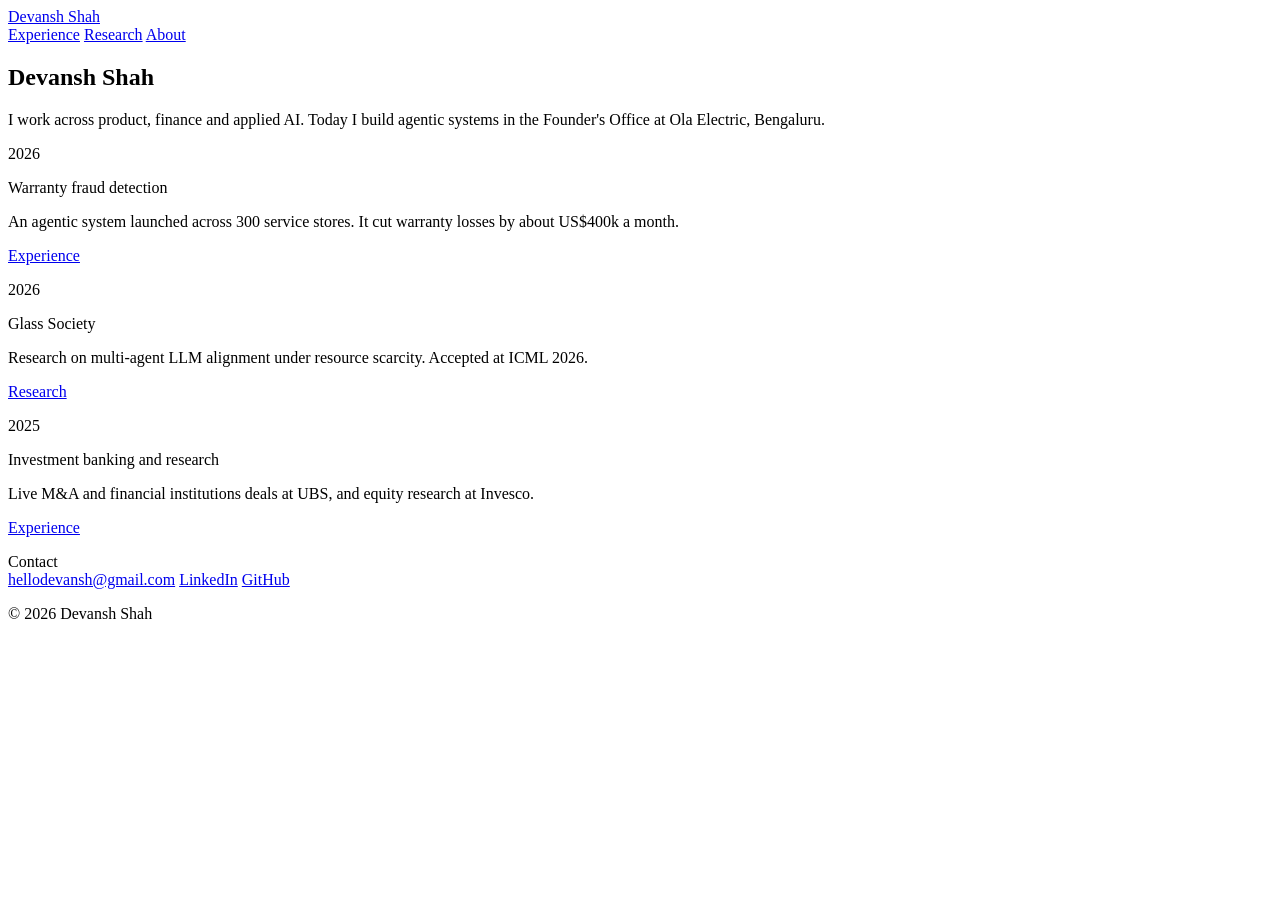
==== index.html @ 35d83ac9 "Add files via upload" ====
<!DOCTYPE html>
<html lang="en">
<head>
  <meta charset="UTF-8">
  <meta name="viewport" content="width=device-width, initial-scale=1.0">
  <meta name="description" content="Devansh Shah. Product, finance and applied AI. Founder's Office at Ola Electric.">
  <title>Devansh Shah</title>
  <link rel="preconnect" href="https://fonts.googleapis.com">
  <link rel="preconnect" href="https://fonts.gstatic.com" crossorigin>
  <link href="https://fonts.googleapis.com/css2?family=Instrument+Serif:ital@0;1&family=IBM+Plex+Sans:wght@400;500;600&display=swap" rel="stylesheet">
  <link rel="stylesheet" href="assets/style.css">
</head>
<body>
  <div class="wrap">
    <header class="top">
      <a class="brand" href="index.html">Devansh Shah</a>
      <nav class="nav" aria-label="Primary">
        <a href="experience.html">Experience</a>
        <a href="research.html">Research</a>
        <a href="about.html">About</a>
      </nav>
    </header>

    <main class="main">
      <section class="hero">
        <h1 class="display reveal">Devansh Shah</h1>
        <p class="lede reveal reveal-2">I work across product, finance and applied AI. Today I build agentic systems in the Founder's Office at Ola Electric, Bengaluru.</p>
      </section>

      <section class="selected" aria-label="Selected work">
        <div class="row">
          <div class="meta">2026</div>
          <div>
            <p class="title">Warranty fraud detection</p>
            <p>An agentic system launched across 300 service stores. It cut warranty losses by about US$400k a month.</p>
            <p><a class="text-link" href="experience.html">Experience</a></p>
          </div>
        </div>
        <div class="row">
          <div class="meta">2026</div>
          <div>
            <p class="title">Glass Society</p>
            <p>Research on multi-agent LLM alignment under resource scarcity. Accepted at ICML 2026.</p>
            <p><a class="text-link" href="research.html">Research</a></p>
          </div>
        </div>
        <div class="row">
          <div class="meta">2025</div>
          <div>
            <p class="title">Investment banking and research</p>
            <p>Live M&amp;A and financial institutions deals at UBS, and equity research at Invesco.</p>
            <p><a class="text-link" href="experience.html">Experience</a></p>
          </div>
        </div>
      </section>
    </main>

    <footer>
      <div class="row">
        <div class="meta">Contact</div>
        <div>
          <div class="contact-links">
            <a href="mailto:hellodevansh@gmail.com">hellodevansh@gmail.com</a>
            <a href="https://www.linkedin.com/in/hellodevansh/">LinkedIn</a>
            <a href="https://github.com/hellodevansh">GitHub</a>
          </div>
          <p class="copy">&copy; 2026 Devansh Shah</p>
        </div>
      </div>
    </footer>
  </div>
</body>
</html>
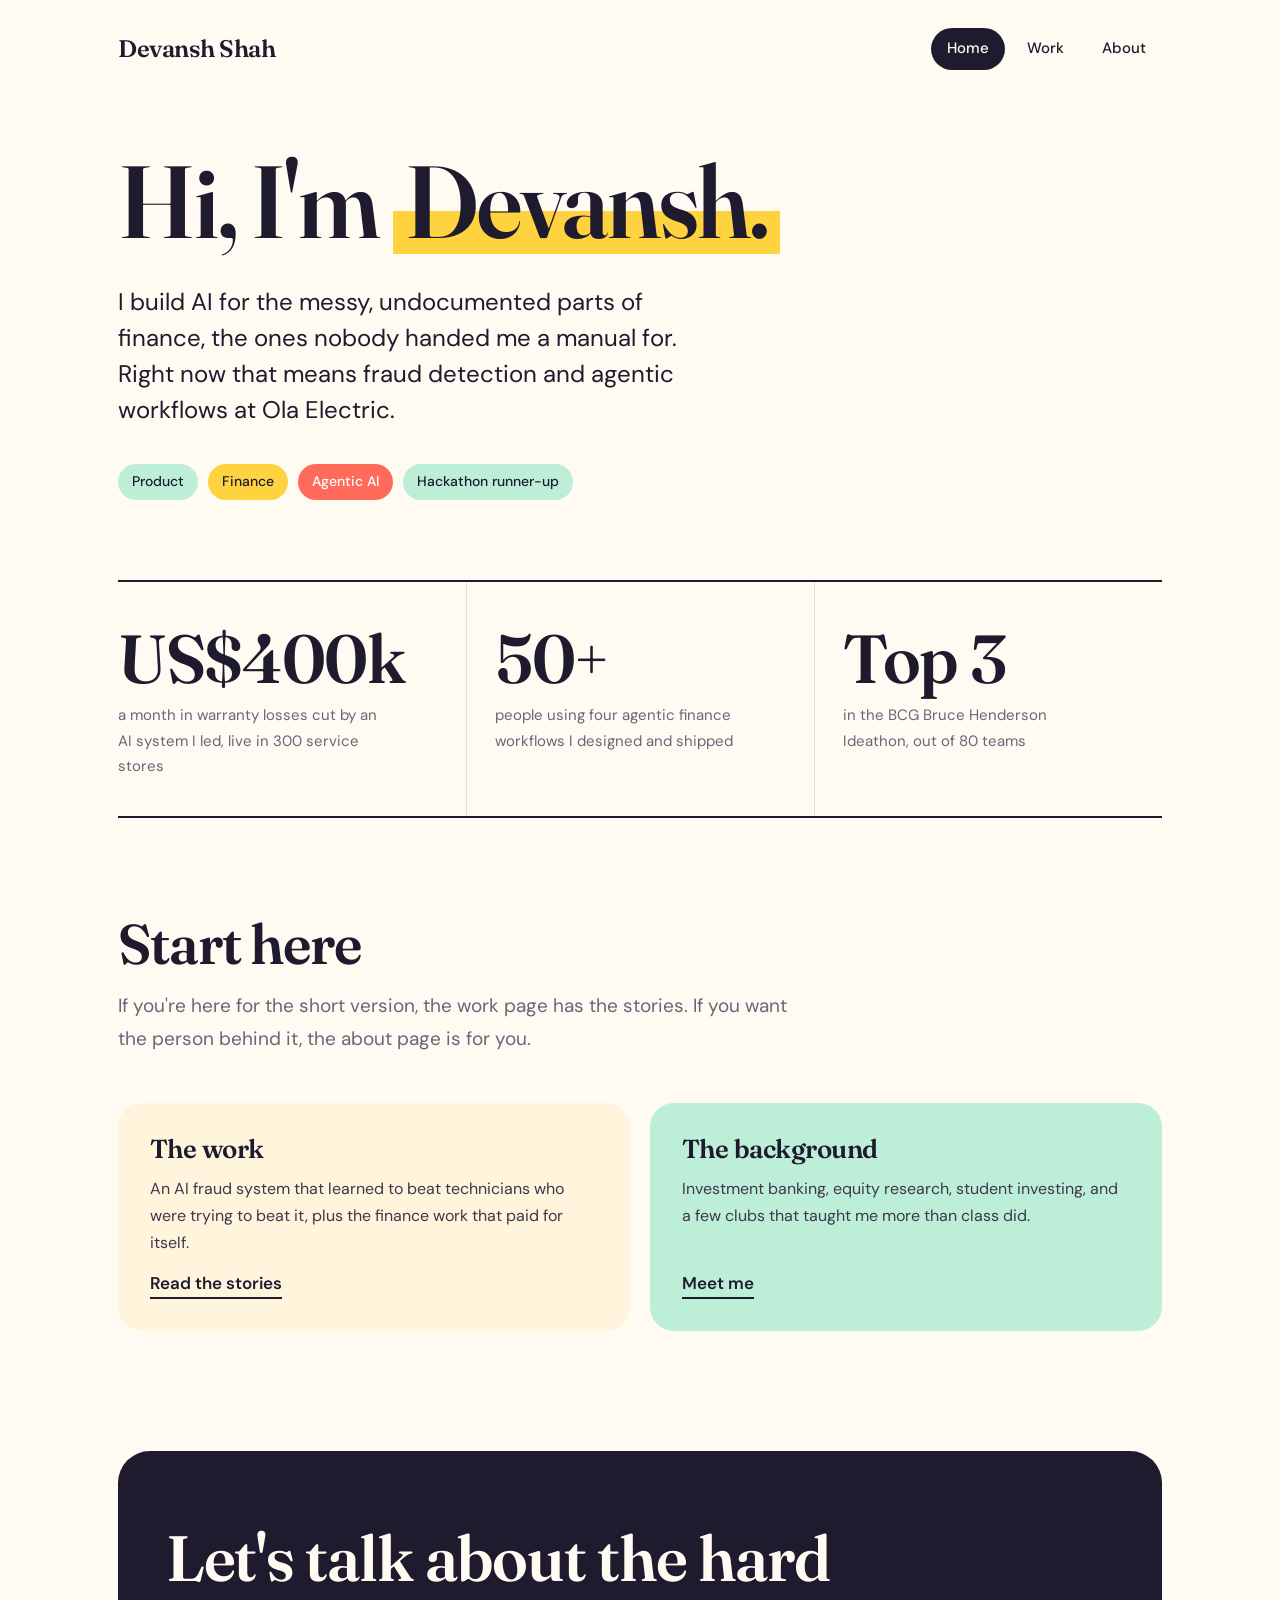
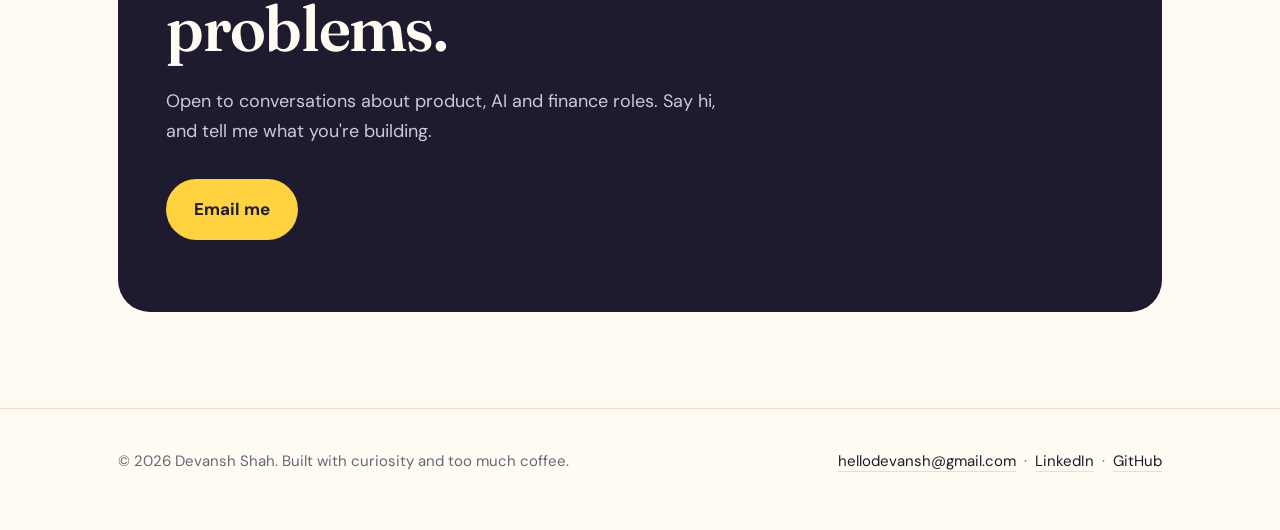
==== commit 34b26771: "Update index.html" ====
--- a/index.html
+++ b/index.html
@@ -1,73 +1,82 @@
 <!DOCTYPE html>
 <html lang="en">
 <head>
+  <title>Devansh Shah · Product, finance and AI</title>
+  <meta name="description" content="Devansh Shah: product, finance and applied AI. Founder's Office at Ola Electric.">
   <meta charset="UTF-8">
   <meta name="viewport" content="width=device-width, initial-scale=1.0">
-  <meta name="description" content="Devansh Shah. Product, finance and applied AI. Founder's Office at Ola Electric.">
-  <title>Devansh Shah</title>
   <link rel="preconnect" href="https://fonts.googleapis.com">
   <link rel="preconnect" href="https://fonts.gstatic.com" crossorigin>
-  <link href="https://fonts.googleapis.com/css2?family=Instrument+Serif:ital@0;1&family=IBM+Plex+Sans:wght@400;500;600&display=swap" rel="stylesheet">
+  <link href="https://fonts.googleapis.com/css2?family=Fraunces:opsz,wght@9..144,400;9..144,600;9..144,700&family=DM+Sans:wght@400;500;700&display=swap" rel="stylesheet">
   <link rel="stylesheet" href="assets/style.css">
 </head>
 <body>
   <div class="wrap">
     <header class="top">
       <a class="brand" href="index.html">Devansh Shah</a>
-      <nav class="nav" aria-label="Primary">
-        <a href="experience.html">Experience</a>
-        <a href="research.html">Research</a>
-        <a href="about.html">About</a>
-      </nav>
+        <nav class="nav" aria-label="Primary">
+          <a href="index.html" aria-current="page">Home</a>
+          <a href="work.html">Work</a>
+          <a href="about.html">About</a>
+        </nav>
     </header>
 
-    <main class="main">
-      <section class="hero">
-        <h1 class="display reveal">Devansh Shah</h1>
-        <p class="lede reveal reveal-2">I work across product, finance and applied AI. Today I build agentic systems in the Founder's Office at Ola Electric, Bengaluru.</p>
+    <main>
+      <section class="hero" style="padding-top: 48px;">
+        <h1>Hi, I'm <span class="hl">Devansh.</span></h1>
+        <p class="intro">I build AI for the messy, undocumented parts of finance, the ones nobody handed me a manual for. Right now that means fraud detection and agentic workflows at Ola Electric.</p>
+        <div class="tags">
+          <span class="tag">Product</span>
+          <span class="tag sun">Finance</span>
+          <span class="tag coral">Agentic AI</span>
+          <span class="tag">Hackathon runner-up</span>
+        </div>
       </section>
 
-      <section class="selected" aria-label="Selected work">
-        <div class="row">
-          <div class="meta">2026</div>
-          <div>
-            <p class="title">Warranty fraud detection</p>
-            <p>An agentic system launched across 300 service stores. It cut warranty losses by about US$400k a month.</p>
-            <p><a class="text-link" href="experience.html">Experience</a></p>
+      <div class="stats">
+        <div class="stat">
+          <div class="stat-n">US$400k</div>
+          <div class="stat-l">a month in warranty losses cut by an AI system I led, live in 300 service stores</div>
+        </div>
+        <div class="stat">
+          <div class="stat-n">50+</div>
+          <div class="stat-l">people using four agentic finance workflows I designed and shipped</div>
+        </div>
+        <div class="stat">
+          <div class="stat-n">Top 3</div>
+          <div class="stat-l">in the BCG Bruce Henderson Ideathon, out of 80 teams</div>
+        </div>
+      </div>
+
+      <section>
+        <h2 class="section-title">Start here</h2>
+        <p class="lead">If you're here for the short version, the work page has the stories. If you want the person behind it, the about page is for you.</p>
+        <div class="projects">
+          <div class="project">
+            <h3>The work</h3>
+            <p>An AI fraud system that learned to beat technicians who were trying to beat it, plus the finance work that paid for itself.</p>
+            <a href="work.html">Read the stories</a>
           </div>
-        </div>
-        <div class="row">
-          <div class="meta">2026</div>
-          <div>
-            <p class="title">Glass Society</p>
-            <p>Research on multi-agent LLM alignment under resource scarcity. Accepted at ICML 2026.</p>
-            <p><a class="text-link" href="research.html">Research</a></p>
-          </div>
-        </div>
-        <div class="row">
-          <div class="meta">2025</div>
-          <div>
-            <p class="title">Investment banking and research</p>
-            <p>Live M&amp;A and financial institutions deals at UBS, and equity research at Invesco.</p>
-            <p><a class="text-link" href="experience.html">Experience</a></p>
+          <div class="project">
+            <h3>The background</h3>
+            <p>Investment banking, equity research, student investing, and a few clubs that taught me more than class did.</p>
+            <a href="about.html">Meet me</a>
           </div>
         </div>
       </section>
+
+      <section class="cta">
+        <h2>Let's talk about the hard problems.</h2>
+        <p>Open to conversations about product, AI and finance roles. Say hi, and tell me what you're building.</p>
+        <a href="mailto:hellodevansh@gmail.com">Email me</a>
+      </section>
     </main>
-
-    <footer>
-      <div class="row">
-        <div class="meta">Contact</div>
-        <div>
-          <div class="contact-links">
-            <a href="mailto:hellodevansh@gmail.com">hellodevansh@gmail.com</a>
-            <a href="https://www.linkedin.com/in/hellodevansh/">LinkedIn</a>
-            <a href="https://github.com/hellodevansh">GitHub</a>
-          </div>
-          <p class="copy">&copy; 2026 Devansh Shah</p>
-        </div>
-      </div>
-    </footer>
   </div>
+  <footer>
+    <div class="wrap">
+      <span>&copy; 2026 Devansh Shah. Built with curiosity and too much coffee.</span>
+      <span><a href="mailto:hellodevansh@gmail.com">hellodevansh@gmail.com</a> &nbsp;·&nbsp; <a href="https://www.linkedin.com/in/hellodevansh/">LinkedIn</a> &nbsp;·&nbsp; <a href="https://github.com/hellodevansh">GitHub</a></span>
+    </div>
+  </footer>
 </body>
 </html>
--- a/assets/style.css
+++ b/assets/style.css
@@ -0,0 +1,164 @@
+:root {
+  --bg: #FFFBF2;
+  --surface: #FFF4DC;
+  --ink: #1F1B2E;
+  --muted: #6B6478;
+  --line: #EADFC8;
+  --sun: #FFD23F;
+  --coral: #FF6B5B;
+  --mint: #BDEFD8;
+}
+
+* { box-sizing: border-box; margin: 0; padding: 0; }
+
+body {
+  background: var(--bg);
+  color: var(--ink);
+  font: 400 17px/1.7 "DM Sans", system-ui, -apple-system, sans-serif;
+  -webkit-font-smoothing: antialiased;
+  min-height: 100vh;
+  display: flex;
+  flex-direction: column;
+}
+
+h1, h2, h3, .brand, .stat-n {
+  font-family: "Fraunces", Georgia, serif;
+  font-weight: 600;
+  letter-spacing: -0.02em;
+  line-height: 1.08;
+}
+
+a:focus-visible { outline: 3px solid var(--coral); outline-offset: 4px; border-radius: 4px; }
+
+.wrap { width: 100%; max-width: 1100px; margin: 0 auto; padding: 0 28px; }
+
+.hl {
+  background: linear-gradient(transparent 58%, var(--sun) 58%, var(--sun) 92%, transparent 92%);
+  padding: 0 0.12em;
+}
+
+/* Header */
+.top {
+  display: flex; justify-content: space-between; align-items: center;
+  flex-wrap: wrap; gap: 16px 32px; padding: 28px 0;
+}
+.brand { font-size: 24px; color: var(--ink); text-decoration: none; }
+.nav { display: flex; gap: 6px; flex-wrap: wrap; }
+.nav a {
+  color: var(--ink); text-decoration: none; font-weight: 500; font-size: 15px;
+  padding: 8px 16px; border-radius: 999px; transition: background 0.2s;
+}
+.nav a:hover { background: var(--surface); }
+.nav a[aria-current="page"] { background: var(--ink); color: var(--bg); }
+
+/* Hero */
+.hero { padding: 72px 0 80px; }
+.hero h1 { font-size: clamp(52px, 8vw, 104px); margin-bottom: 28px; }
+.hero .intro {
+  font-size: clamp(19px, 2.2vw, 24px); line-height: 1.5; max-width: 34ch; color: var(--ink);
+}
+.tags { display: flex; flex-wrap: wrap; gap: 10px; margin-top: 36px; }
+.tag {
+  background: var(--mint); color: var(--ink); font-size: 14px; font-weight: 500;
+  padding: 6px 14px; border-radius: 999px;
+}
+.tag.sun { background: var(--sun); }
+.tag.coral { background: var(--coral); color: #fff; }
+
+/* Stat strip */
+.stats {
+  display: grid; grid-template-columns: repeat(3, 1fr); gap: 0;
+  border-top: 2px solid var(--ink); border-bottom: 2px solid var(--ink);
+}
+.stat { padding: 40px 28px 36px 0; }
+.stat + .stat { padding-left: 28px; border-left: 1px solid var(--line); }
+.stat-n { font-size: clamp(44px, 5.5vw, 68px); color: var(--ink); }
+.stat-l { font-size: 15px; color: var(--muted); margin-top: 8px; max-width: 26ch; }
+
+/* Sections */
+section { padding: 96px 0 0; }
+.section-title { font-size: clamp(36px, 4.5vw, 56px); margin-bottom: 16px; }
+.lead { font-size: 19px; color: var(--muted); max-width: 52ch; margin-bottom: 48px; }
+
+/* Project / story blocks */
+.piece {
+  display: grid; grid-template-columns: 240px minmax(0, 1fr); gap: 56px;
+  padding: 52px 0; border-top: 1px solid var(--line);
+}
+.piece:first-of-type { border-top: none; padding-top: 0; }
+.piece-kicker {
+  font-size: 14px; color: var(--muted); line-height: 1.5;
+}
+.piece-kicker strong { display: block; color: var(--ink); font-size: 16px; margin-bottom: 4px; }
+.piece h3 { font-size: 32px; margin-bottom: 16px; }
+.piece p { max-width: 62ch; color: #3D384C; }
+.piece p + p { margin-top: 14px; }
+.piece .big {
+  font-family: "Fraunces", Georgia, serif; font-size: 44px; font-weight: 600;
+  color: var(--ink); margin: 24px 0 4px; letter-spacing: -0.02em;
+}
+.piece .big-l { font-size: 15px; color: var(--muted); }
+.piece .aside {
+  margin-top: 20px; padding: 18px 22px; background: var(--surface);
+  border-radius: 18px; font-size: 16px; color: var(--ink);
+}
+.piece .aside strong { font-weight: 700; }
+.piece-link {
+  display: inline-block; margin-top: 18px; color: var(--ink); font-weight: 600;
+  text-decoration: none; border-bottom: 2px solid var(--coral);
+}
+
+/* Side projects list */
+.projects {
+  display: grid; grid-template-columns: repeat(2, 1fr); gap: 20px;
+}
+.project {
+  padding: 32px; border-radius: 24px; background: var(--surface);
+  display: flex; flex-direction: column; gap: 12px;
+}
+.project:nth-child(2) { background: var(--mint); }
+.project:nth-child(3) { background: #FFE0D9; }
+.project:nth-child(4) { background: #E6E2FF; }
+.project h3 { font-size: 26px; }
+.project p { color: #3D384C; font-size: 16px; }
+.project a { margin-top: auto; color: var(--ink); font-weight: 600; text-decoration: none; border-bottom: 2px solid var(--ink); align-self: flex-start; }
+
+/* Lists */
+.two-col { display: grid; grid-template-columns: 1fr 1fr; gap: 56px; }
+.item { padding: 24px 0; border-top: 1px solid var(--line); }
+.item h3 { font-size: 22px; margin-bottom: 6px; }
+.item p { color: var(--muted); font-size: 16px; }
+
+/* Closing */
+.cta {
+  margin: 120px 0 0; padding: 72px 48px; border-radius: 32px;
+  background: var(--ink); color: var(--bg); text-align: left;
+}
+.cta h2 { font-size: clamp(38px, 5vw, 64px); margin-bottom: 24px; color: var(--bg); }
+.cta p { color: #CFC8DB; max-width: 48ch; font-size: 18px; margin-bottom: 32px; }
+.cta a {
+  display: inline-block; background: var(--sun); color: var(--ink);
+  font-weight: 700; text-decoration: none; padding: 16px 28px; border-radius: 999px;
+  transition: transform 0.2s;
+}
+.cta a:hover { transform: translateY(-2px); }
+
+footer { margin-top: 96px; padding: 40px 0 56px; border-top: 1px solid var(--line); color: var(--muted); font-size: 15px; }
+footer .wrap { display: flex; justify-content: space-between; flex-wrap: wrap; gap: 16px 32px; }
+footer a { color: var(--ink); text-decoration: none; border-bottom: 1px solid var(--line); }
+footer a:hover { border-bottom-color: var(--ink); }
+
+/* Responsive */
+@media (max-width: 860px) {
+  .piece { grid-template-columns: 1fr; gap: 14px; }
+  .two-col, .projects { grid-template-columns: 1fr; }
+  .stats { grid-template-columns: 1fr; }
+  .stat, .stat + .stat { padding: 28px 0; border-left: none; border-top: 1px solid var(--line); }
+  .stat:first-child { border-top: none; }
+  .cta { padding: 48px 28px; }
+}
+@media (max-width: 520px) {
+  .wrap { padding: 0 20px; }
+  .hero { padding: 48px 0 56px; }
+}
+@media (prefers-reduced-motion: reduce) { * { transition: none !important; } }
